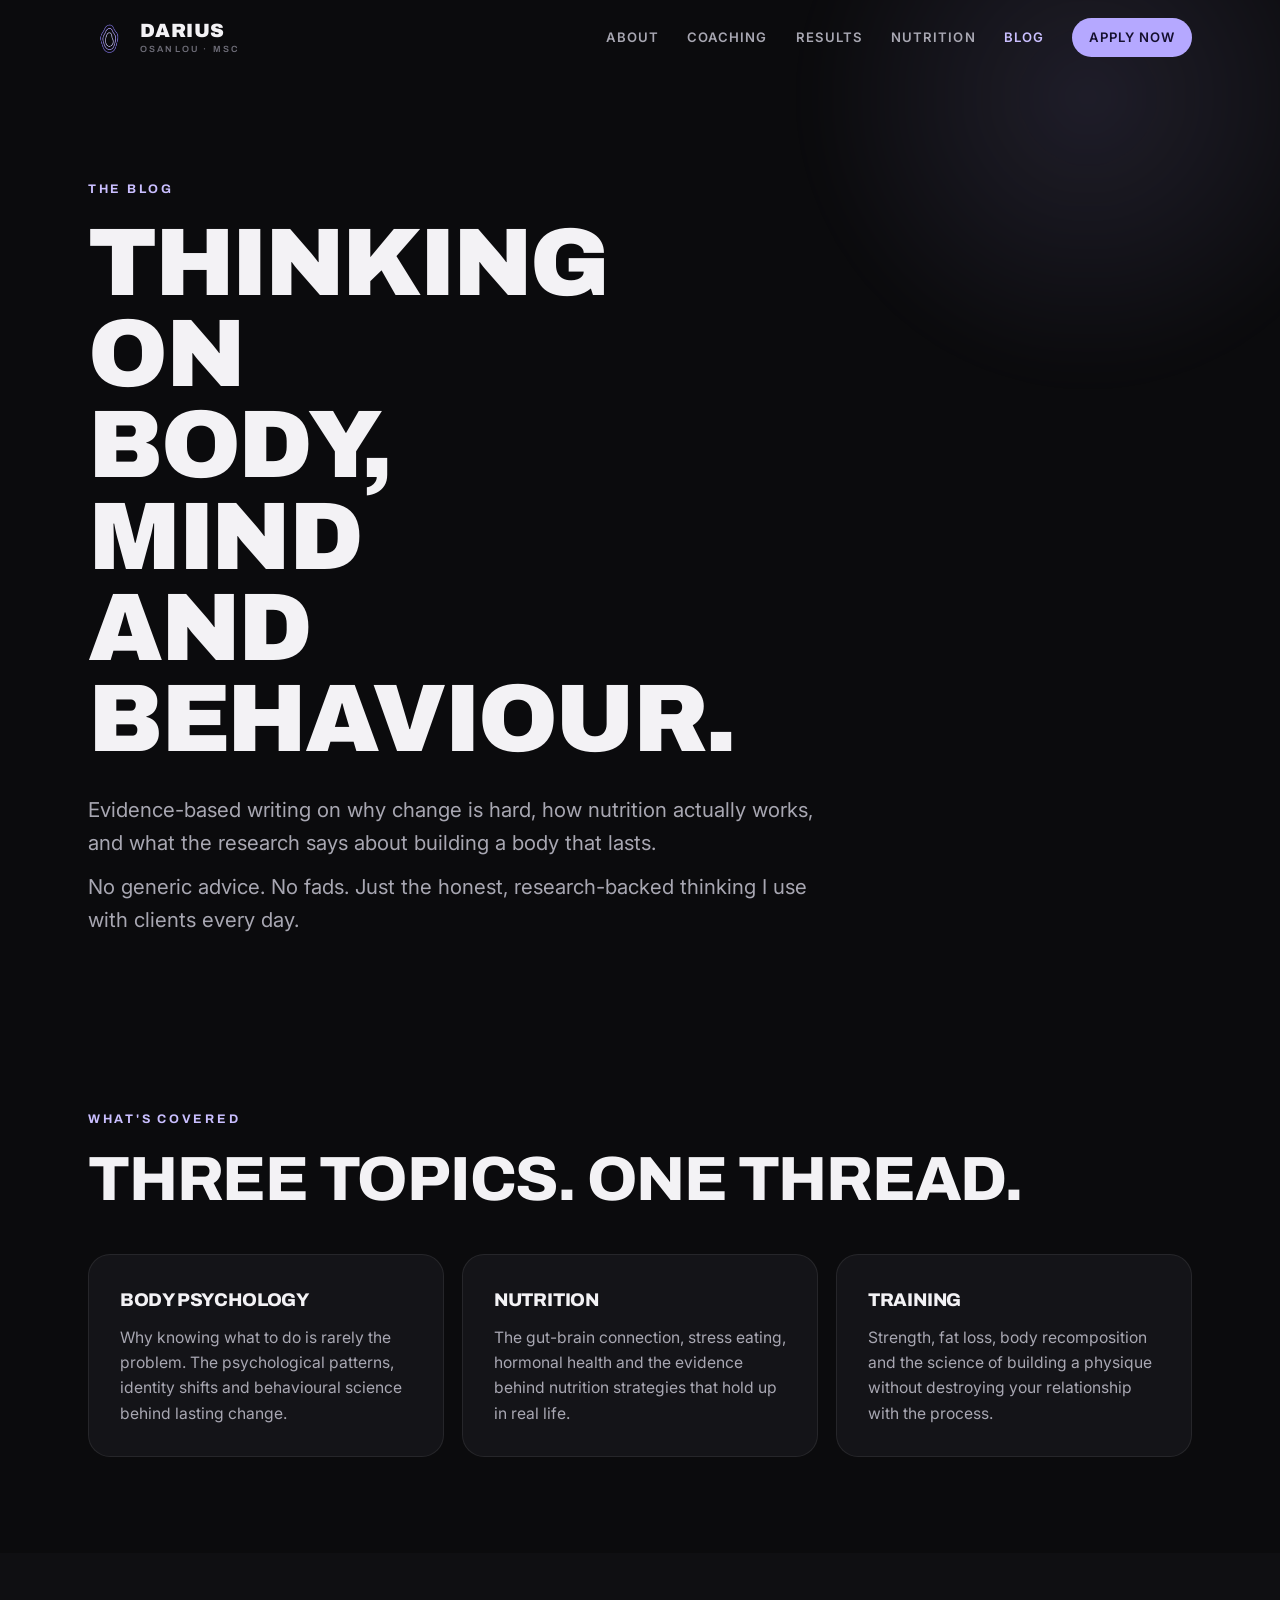
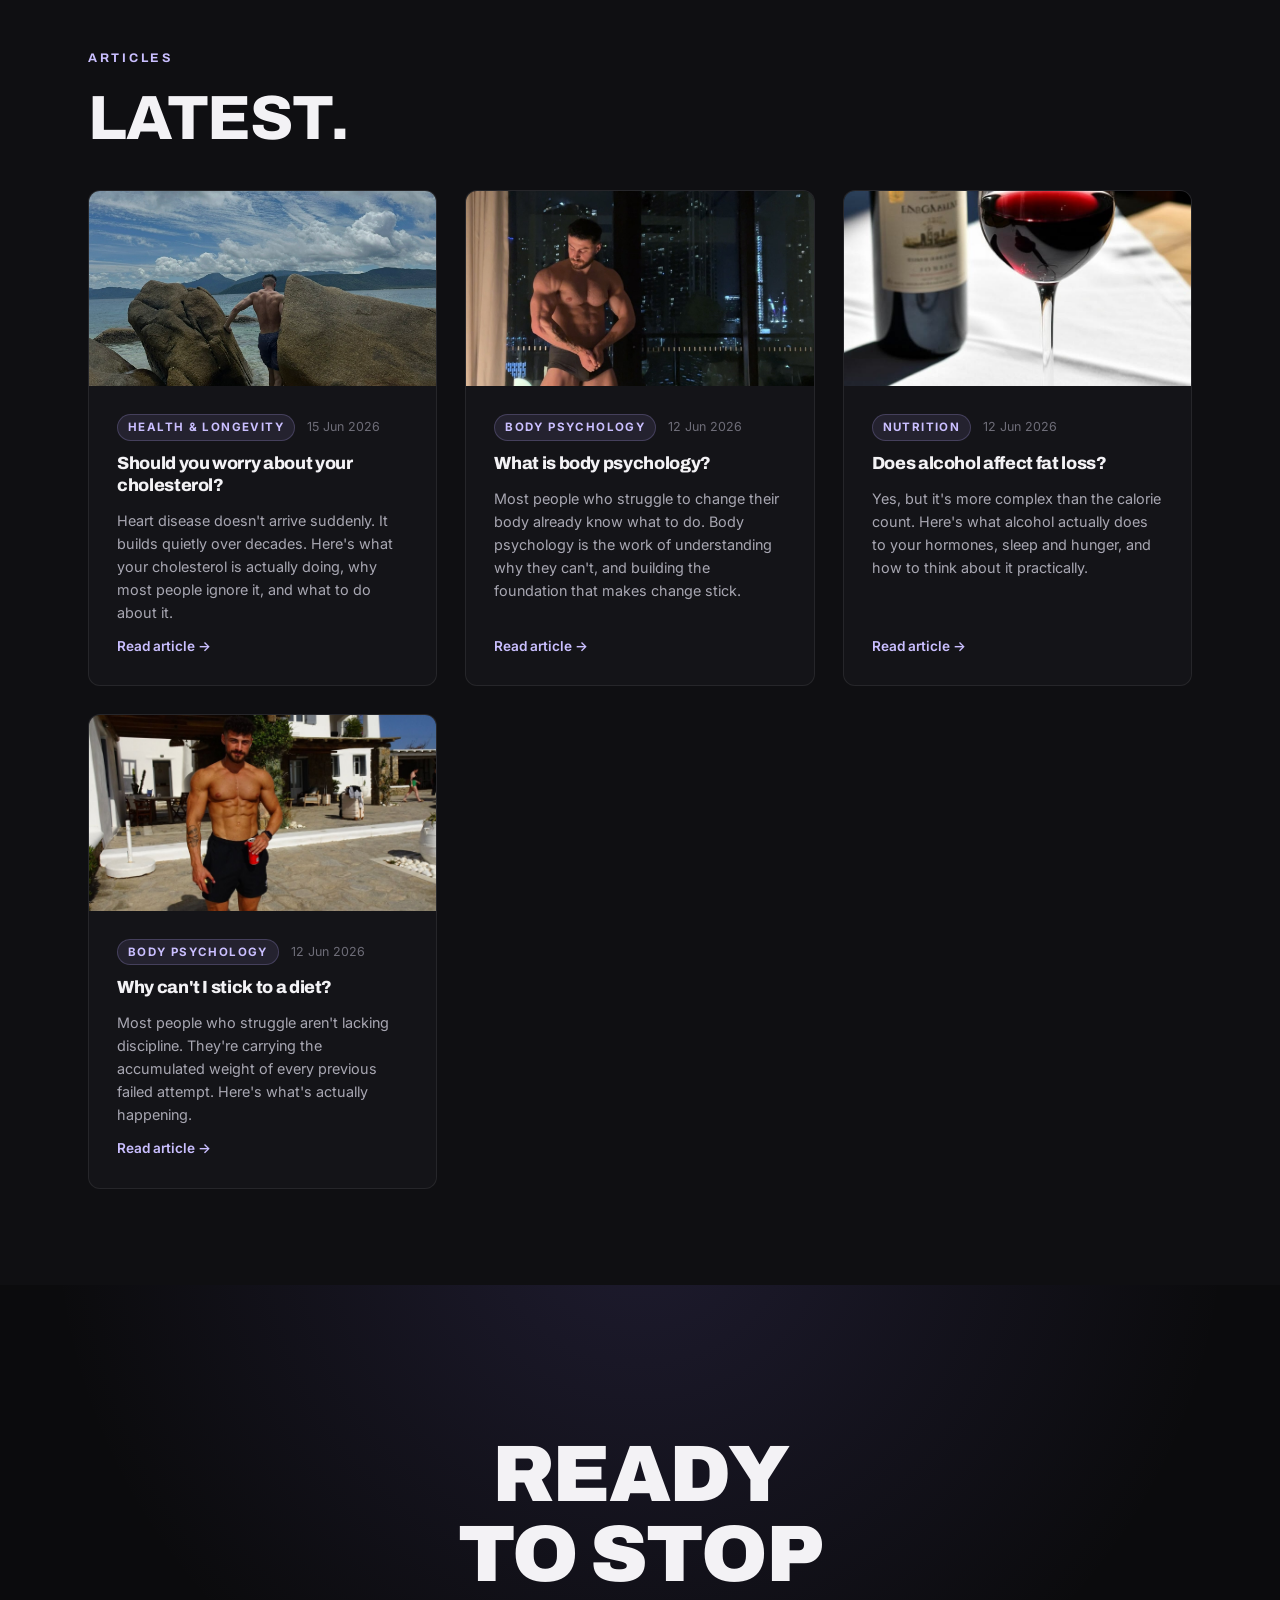
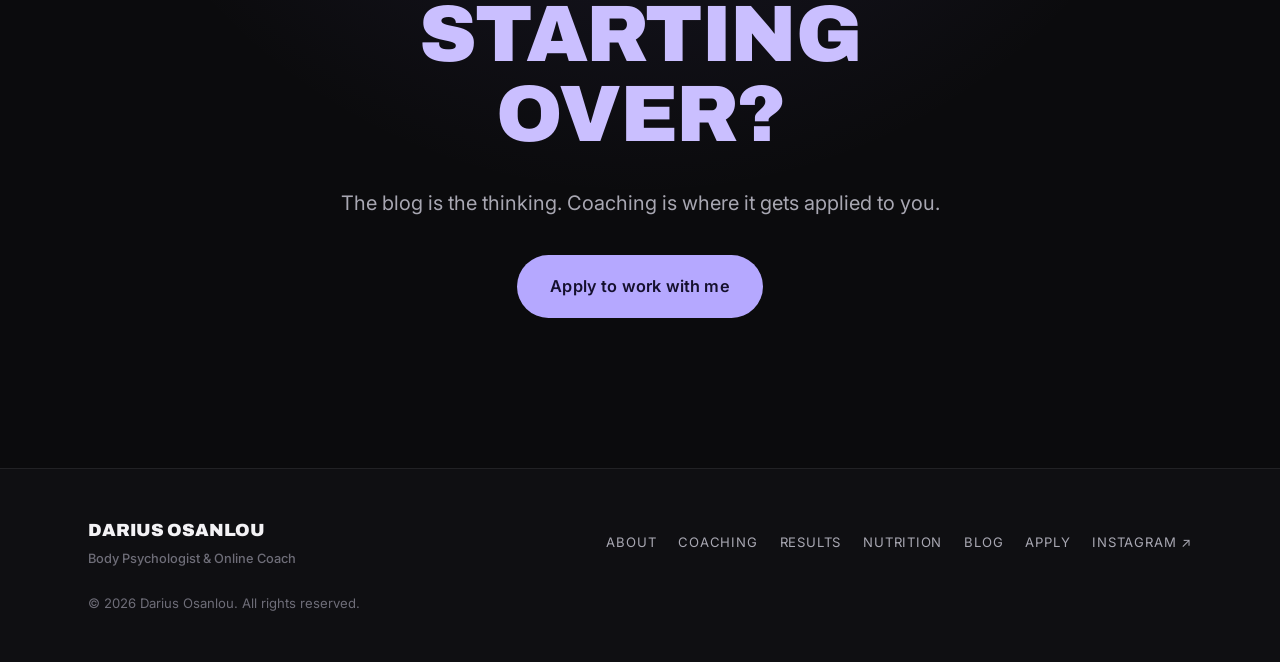
==== blog/index.html @ f3fe3c39 "Increase nav motif size to 42px and opacity to 0.92" ====
<!DOCTYPE html>
<html lang="en">
<head>
  <meta charset="UTF-8" />
  <meta name="viewport" content="width=device-width, initial-scale=1.0" />
  <title>Blog · Darius Osanlou</title>
  <meta name="description" content="Evidence-based writing on body psychology, nutrition, training and the behaviour change behind lasting results." />
  <link rel="canonical" href="https://www.dariusosanlou.com/blog" />
  <meta property="og:title" content="Blog · Darius Osanlou" />
  <meta property="og:description" content="Evidence-based writing on body psychology, nutrition, training and the behaviour change behind lasting results." />
  <meta property="og:type" content="website" />
  <meta property="og:url" content="https://www.dariusosanlou.com/blog" />
  <meta property="og:image" content="https://www.dariusosanlou.com/assets/coaching-portrait.jpg" />
  <meta name="theme-color" content="#0b0b0d" />
  <link rel="icon" href="../assets/favicon.svg" type="image/svg+xml" />
  <link rel="preconnect" href="https://fonts.googleapis.com" />
  <link rel="preconnect" href="https://fonts.gstatic.com" crossorigin />
  <link href="https://fonts.googleapis.com/css2?family=Archivo:wght@500;600;700;800;900&family=Inter:wght@400;500;600;700&display=swap" rel="stylesheet" />
  <link rel="stylesheet" href="../css/styles.css?v=26" />
  <script type="application/ld+json">
  {
    "@context": "https://schema.org",
    "@type": "Blog",
    "@id": "https://www.dariusosanlou.com/blog",
    "name": "Darius Osanlou Blog",
    "description": "Evidence-based writing on body psychology, nutrition, training and the behaviour change behind lasting results.",
    "url": "https://www.dariusosanlou.com/blog",
    "author": {
      "@type": "Person",
      "@id": "https://www.dariusosanlou.com/#person",
      "name": "Darius Osanlou"
    }
  }
  </script>
  <script src="../js/analytics.js"></script>
  <script async src="https://www.googletagmanager.com/gtag/js?id=G-ZBSDD0F71P"></script>
</head>
<body>

  <!-- NAV -->
  <header class="nav" id="nav">
    <div class="container nav__inner">
      <a href="../index.html" class="nav__logo"><img src="../assets/motif.png" aria-hidden="true" style="width:42px; height:42px; object-fit:contain; opacity:0.92;"><span class="nav__logo-text">DARIUS<span class="nav__logo-sub">OSANLOU · MSc</span></span></a>
      <nav class="nav__links" id="navLinks">
        <a href="../about.html">About</a>
        <a href="../coaching.html">Coaching</a>
        <a href="../results.html">Results</a>
        <a href="../nutrition-coaching.html">Nutrition</a>
        <a href="index.html" aria-current="page">Blog</a>
        <a href="../apply.html" class="btn btn--sm nav__cta">Apply now</a>
      </nav>
      <button class="nav__toggle" id="navToggle" aria-label="Toggle menu" aria-expanded="false"><span></span><span></span><span></span></button>
    </div>
  </header>

  <!-- PAGE HERO -->
  <section class="page-hero">
    <div class="container">
      <div class="page-hero__inner reveal">
        <p class="section__kicker">The Blog</p>
        <h1>Thinking on body,<br>mind and behaviour.</h1>
      </div>
      <p class="page-hero__lead reveal" style="margin-top:18px;">Evidence-based writing on why change is hard, how nutrition actually works, and what the research says about building a body that lasts.</p>
      <p class="page-hero__lead reveal" style="margin-top:12px;">No generic advice. No fads. Just the honest, research-backed thinking I use with clients every day.</p>
    </div>
  </section>

  <!-- TOPICS -->
  <section class="section section--tight">
    <div class="container">
      <p class="section__kicker reveal">What's Covered</p>
      <h2 class="section__title reveal">Three topics. One thread.</h2>
      <div class="cards cards--3 reveal" style="margin-top:44px;">
        <article class="card">
          <h3>Body Psychology</h3>
          <p>Why knowing what to do is rarely the problem. The psychological patterns, identity shifts and behavioural science behind lasting change.</p>
        </article>
        <article class="card">
          <h3>Nutrition</h3>
          <p>The gut-brain connection, stress eating, hormonal health and the evidence behind nutrition strategies that hold up in real life.</p>
        </article>
        <article class="card">
          <h3>Training</h3>
          <p>Strength, fat loss, body recomposition and the science of building a physique without destroying your relationship with the process.</p>
        </article>
      </div>
    </div>
  </section>

  <!-- ARTICLES -->
  <section class="section section--tight" style="background:var(--bg-2);">
    <div class="container">
      <p class="section__kicker reveal">Articles</p>
      <h2 class="section__title reveal">Latest.</h2>
      <div class="blog-grid reveal" style="margin-top:40px;">

        <!-- ARTICLE CARDS GO HERE: copy the block below for each new article -->
        <!--
        <article class="blog-card">
          <div class="blog-card__meta">
            <span class="blog-card__cat">Body Psychology</span>
            <span class="blog-card__date">12 Jun 2026</span>
          </div>
          <h3 class="blog-card__title"><a href="article-slug.html">Article title here</a></h3>
          <p class="blog-card__excerpt">One or two sentences summarising the article. Keep it punchy.</p>
          <a href="article-slug.html" class="blog-card__link">Read article →</a>
        </article>
        -->

        <article class="blog-card reveal">
          <div class="blog-card__thumb">
            <img src="../assets/darius-rocks.jpg" alt="" loading="lazy" />
          </div>
          <div class="blog-card__meta">
            <span class="blog-card__cat">Health &amp; Longevity</span>
            <span class="blog-card__date">15 Jun 2026</span>
          </div>
          <h3 class="blog-card__title"><a href="cholesterol-in-your-twenties.html">Should you worry about your cholesterol?</a></h3>
          <p class="blog-card__excerpt">Heart disease doesn't arrive suddenly. It builds quietly over decades. Here's what your cholesterol is actually doing, why most people ignore it, and what to do about it.</p>
          <a href="cholesterol-in-your-twenties.html" class="blog-card__link">Read article →</a>
        </article>
        <article class="blog-card reveal">
          <div class="blog-card__thumb">
            <img src="../assets/coaching-portrait.jpg" alt="" loading="lazy" />
          </div>
          <div class="blog-card__meta">
            <span class="blog-card__cat">Body Psychology</span>
            <span class="blog-card__date">12 Jun 2026</span>
          </div>
          <h3 class="blog-card__title"><a href="what-is-body-psychology.html">What is body psychology?</a></h3>
          <p class="blog-card__excerpt">Most people who struggle to change their body already know what to do. Body psychology is the work of understanding why they can't, and building the foundation that makes change stick.</p>
          <a href="what-is-body-psychology.html" class="blog-card__link">Read article →</a>
        </article>
        <article class="blog-card reveal">
          <div class="blog-card__thumb">
            <img src="../assets/alcohol-article.jpg" alt="" loading="lazy" style="object-position: center 40%;" />
          </div>
          <div class="blog-card__meta">
            <span class="blog-card__cat">Nutrition</span>
            <span class="blog-card__date">12 Jun 2026</span>
          </div>
          <h3 class="blog-card__title"><a href="does-alcohol-affect-fat-loss.html">Does alcohol affect fat loss?</a></h3>
          <p class="blog-card__excerpt">Yes, but it's more complex than the calorie count. Here's what alcohol actually does to your hormones, sleep and hunger, and how to think about it practically.</p>
          <a href="does-alcohol-affect-fat-loss.html" class="blog-card__link">Read article →</a>
        </article>
        <article class="blog-card reveal">
          <div class="blog-card__thumb">
            <img src="../assets/darius-mykonos.jpg" alt="" loading="lazy" />
          </div>
          <div class="blog-card__meta">
            <span class="blog-card__cat">Body Psychology</span>
            <span class="blog-card__date">12 Jun 2026</span>
          </div>
          <h3 class="blog-card__title"><a href="why-cant-i-stick-to-a-diet.html">Why can't I stick to a diet?</a></h3>
          <p class="blog-card__excerpt">Most people who struggle aren't lacking discipline. They're carrying the accumulated weight of every previous failed attempt. Here's what's actually happening.</p>
          <a href="why-cant-i-stick-to-a-diet.html" class="blog-card__link">Read article →</a>
        </article>

      </div>
    </div>
  </section>

  <!-- CTA -->
  <section class="cta">
    <div class="container cta__inner reveal">
      <h2 class="cta__title">Ready to stop <span class="grad">starting over?</span></h2>
      <p class="cta__sub">The blog is the thinking. Coaching is where it gets applied to you.</p>
      <a href="../apply.html" class="btn btn--lg">Apply to work with me</a>
    </div>
  </section>

  <!-- FOOTER -->
  <footer class="footer">
    <div class="container footer__inner">
      <div class="footer__brand">DARIUS OSANLOU<span>Body Psychologist &amp; Online Coach</span></div>
      <nav class="footer__links">
        <a href="../about.html">About</a>
        <a href="../coaching.html">Coaching</a>
        <a href="../results.html">Results</a>
        <a href="../nutrition-coaching.html">Nutrition</a>
        <a href="index.html">Blog</a>
        <a href="../apply.html">Apply</a>
        <a href="https://www.instagram.com/darius_osanlou/" target="_blank" rel="noopener">Instagram ↗</a>
      </nav>
      <p class="footer__copy">&copy; <span id="year">2026</span> Darius Osanlou. All rights reserved.</p>
    </div>
  </footer>

  <script src="../js/main.js"></script>
</body>
</html>
---- css/styles.css ----
/* =========================================================
   Darius Osanlou. Body Psychologist & Online Coach.
   Dark, editorial, premium. Restrained periwinkle-lilac accent.
   (Colour cues from mattroberts.co.uk + bicepsandbanter.co.uk:
    near-monochrome dark, bold uppercase type, full-bleed photography.)
   ========================================================= */

:root {
  /* Palette: deep near-black, near-monochrome */
  --bg: #0b0b0d;
  --bg-2: #0f0f12;
  --surface: #141418;
  --surface-2: #1b1b21;
  --text: #f3f2f5;
  --text-dim: #a8a7b2;
  --muted: #6e6d78;
  --border: rgba(255, 255, 255, 0.08);
  --border-strong: rgba(255, 255, 255, 0.16);

  /* Accent: light periwinkle-lilac (Darius's brand purple), used sparingly */
  --accent: #b5a8ff;
  --accent-bright: #cabfff;
  --accent-deep: #8170e0;
  --accent-ink: #15102e;   /* dark text on light-lilac surfaces */
  --glow: rgba(181, 168, 255, 0.16);

  /* Type */
  --display: "Archivo", system-ui, sans-serif;
  --body: "Inter", system-ui, sans-serif;

  /* Layout */
  --container: 1200px;
  --gutter: clamp(20px, 5vw, 48px);
  --radius: 14px;
  --radius-lg: 22px;
  --nav-h: 76px;
}

/* ---------- Reset ---------- */
*, *::before, *::after { box-sizing: border-box; margin: 0; padding: 0; }
html { scroll-behavior: smooth; -webkit-text-size-adjust: 100%; }
body {
  font-family: var(--body);
  background: var(--bg);
  color: var(--text);
  line-height: 1.6;
  -webkit-font-smoothing: antialiased;
  overflow-x: hidden;
}
img { max-width: 100%; display: block; }
a { color: inherit; text-decoration: none; }
ul, ol { list-style: none; }
em { font-style: italic; color: var(--text); }
::selection { background: var(--accent); color: var(--accent-ink); }

/* ---------- Utilities ---------- */
.container { width: 100%; max-width: var(--container); margin-inline: auto; padding-inline: var(--gutter); }

/* Accent highlight: solid lilac, NOT a gradient (kept deliberately rare) */
.accent { color: var(--accent-bright); }
.grad { color: var(--accent-bright); }

.strike { position: relative; color: var(--text-dim); white-space: nowrap; }
.strike::after {
  content: ""; position: absolute; left: -2%; right: -2%; top: 54%; height: 0.07em;
  background: var(--accent); transform: rotate(-2.5deg);
}

/* ---------- Buttons ---------- */
.btn {
  display: inline-flex; align-items: center; justify-content: center; gap: 0.55em;
  font-family: var(--body); font-weight: 600; font-size: 0.95rem; letter-spacing: 0.01em;
  color: var(--accent-ink); background: var(--accent);
  padding: 0.85em 1.6em; border-radius: 999px; border: 1px solid transparent;
  cursor: pointer; transition: transform .18s ease, background .2s ease, color .2s ease, border-color .2s ease;
}
.btn:hover { transform: translateY(-2px); background: var(--accent-bright); }
.btn--lg { font-size: 1.02rem; padding: 1.05em 2em; }
.btn--sm { padding: 0.6em 1.2em; font-size: 0.85rem; }
.btn--ghost { background: transparent; border-color: var(--border-strong); color: var(--text); }
.btn--ghost:hover { background: transparent; border-color: var(--accent); color: var(--accent-bright); }

/* ---------- Reveal animation ---------- */
.reveal { opacity: 0; transform: translateY(22px); transition: opacity .7s ease, transform .7s cubic-bezier(.2,.7,.2,1); }
.reveal.is-visible { opacity: 1; transform: none; }
@media (prefers-reduced-motion: reduce) {
  .reveal { opacity: 1; transform: none; transition: none; }
  html { scroll-behavior: auto; }
}

/* ---------- Section primitives ---------- */
.section { padding-block: clamp(72px, 11vw, 132px); position: relative; }
.section--tight { padding-block: clamp(56px, 8vw, 96px); }
.section__kicker {
  font-family: var(--display); font-weight: 700; font-size: 0.78rem; letter-spacing: 0.22em;
  text-transform: uppercase; color: var(--accent-bright); margin-bottom: 18px;
}
.section__title {
  font-family: var(--display); font-weight: 800; line-height: 1.0; letter-spacing: -0.02em;
  text-transform: uppercase;
  font-size: clamp(2rem, 6vw, 3.9rem); text-wrap: balance; margin-bottom: 0.5em;
}
.section__intro { max-width: 60ch; color: var(--text-dim); font-size: clamp(1.02rem, 2vw, 1.18rem); }

/* =========================================================
   NAV
   ========================================================= */
.nav {
  position: fixed; inset: 0 0 auto 0; z-index: 100; height: var(--nav-h);
  display: flex; align-items: center;
  transition: background .3s ease, border-color .3s ease, backdrop-filter .3s ease;
  border-bottom: 1px solid transparent;
}
.nav.is-stuck {
  background: rgba(11, 11, 13, 0.72); backdrop-filter: blur(14px) saturate(140%);
  border-bottom-color: var(--border);
}
.nav__inner { display: flex; align-items: center; justify-content: space-between; width: 100%; }
.nav__logo {
  font-family: var(--display); font-weight: 900; font-size: 1.2rem; letter-spacing: 0.02em;
  text-transform: uppercase; display: flex; flex-direction: row; align-items: center; gap: 10px; line-height: 1;
}
.nav__logo-text { display: flex; flex-direction: column; }
.nav__logo-sub { font-size: 0.56rem; font-weight: 600; letter-spacing: 0.24em; color: var(--muted); margin-top: 5px; }
.nav__links { display: flex; align-items: center; gap: clamp(16px, 2.2vw, 32px); }
.nav__links a {
  font-size: 0.82rem; font-weight: 600; letter-spacing: 0.08em; text-transform: uppercase;
  color: var(--text-dim); transition: color .2s ease;
}
.nav__links a:hover { color: var(--text); }
.nav__links a[aria-current="page"] { color: var(--accent-bright); }
.nav__cta { color: var(--accent-ink) !important; }
.nav__cta[aria-current="page"] { color: var(--accent-ink) !important; }
.nav__toggle { display: none; flex-direction: column; gap: 5px; background: none; border: 0; cursor: pointer; padding: 8px; }
.nav__toggle span { width: 26px; height: 2px; background: var(--text); transition: transform .3s ease, opacity .3s ease; }
.nav.is-open .nav__toggle span:nth-child(1) { transform: translateY(7px) rotate(45deg); }
.nav.is-open .nav__toggle span:nth-child(2) { opacity: 0; }
.nav.is-open .nav__toggle span:nth-child(3) { transform: translateY(-7px) rotate(-45deg); }

/* =========================================================
   HERO (home)
   ========================================================= */
.hero { position: relative; min-height: 100svh; display: flex; align-items: flex-start; padding-top: calc(var(--nav-h) + clamp(48px, 7vw, 96px)); overflow: hidden; }
.hero__bg { position: absolute; inset: 0; z-index: 0; }
.hero__bg::before {
  content: ""; position: absolute; width: 60vw; height: 60vw; max-width: 720px; max-height: 720px;
  top: -18%; right: -12%; border-radius: 50%;
  background: radial-gradient(circle, rgba(181,168,255,0.14), transparent 64%);
  filter: blur(20px);
}
.hero__bg::after {
  content: ""; position: absolute; inset: 0;
  background: linear-gradient(180deg, transparent 78%, rgba(11,11,13,0.75));
}
.hero__inner {
  position: relative; z-index: 1;
  display: grid; grid-template-columns: 1.15fr 0.85fr; gap: clamp(32px, 5vw, 64px); align-items: center;
  padding-block: clamp(40px, 6vw, 80px);
}
.eyebrow { display: inline-flex; align-items: center; gap: 10px; font-size: 0.78rem; font-weight: 600;
  letter-spacing: 0.12em; color: var(--text-dim); text-transform: uppercase; margin-bottom: 26px; }
.eyebrow__dot { width: 8px; height: 8px; border-radius: 50%; background: var(--accent); }
.hero__title {
  font-family: var(--display); font-weight: 900; letter-spacing: -0.025em; line-height: 0.96;
  text-transform: uppercase;
  font-size: clamp(2.3rem, 6vw, 5rem); text-wrap: balance; margin-bottom: 0.55em;
}
.hero__sub { max-width: 52ch; color: var(--text-dim); font-size: clamp(1.02rem, 1.6vw, 1.18rem); margin-bottom: 34px; text-transform: none; }
.hero__cta { display: flex; flex-wrap: wrap; gap: 14px; margin-bottom: 38px; }
.hero__trust {
  display: flex; flex-wrap: wrap; gap: 14px 26px; align-items: center;
  font-size: 0.82rem; color: var(--muted); text-transform: uppercase; letter-spacing: 0.08em;
}
.hero__trust li { display: flex; align-items: center; gap: 8px; }
.hero__trust span { color: var(--accent-bright); font-weight: 700; }
.hero__scroll {
  position: absolute; bottom: 22px; left: 50%; transform: translateX(-50%); z-index: 2;
  font-size: 0.7rem; letter-spacing: 0.28em; text-transform: uppercase; color: var(--muted);
  writing-mode: vertical-rl; padding: 10px;
}
.hero__scroll::after { content: ""; display: block; width: 1px; height: 34px; margin: 8px auto 0; background: linear-gradient(var(--accent), transparent); }

/* =========================================================
   PAGE HERO (inner pages)
   ========================================================= */
.page-hero { position: relative; overflow: hidden; padding-top: calc(var(--nav-h) + clamp(56px, 9vw, 104px)); padding-bottom: clamp(40px, 6vw, 80px); }
.page-hero::before {
  content: ""; position: absolute; width: 52vw; height: 52vw; max-width: 640px; max-height: 640px;
  top: -22%; right: -10%; border-radius: 50%;
  background: radial-gradient(circle, rgba(181,168,255,0.12), transparent 64%); filter: blur(16px);
}
.page-hero__inner { position: relative; z-index: 1; max-width: 22ch; }
.page-hero--wide .page-hero__inner { max-width: 18ch; }
.page-hero h1 {
  font-family: var(--display); font-weight: 900; text-transform: uppercase; letter-spacing: -0.025em; line-height: 0.95;
  font-size: clamp(2.6rem, 8vw, 6rem); margin-bottom: 0.3em; text-wrap: balance;
}
.page-hero__lead { max-width: 58ch; color: var(--text-dim); font-size: clamp(1.05rem, 2vw, 1.28rem); }

/* =========================================================
   FULL-BLEED IMAGE BAND (editorial photography)
   ========================================================= */
.band-image { position: relative; width: 100%; aspect-ratio: 16/7; min-height: 280px; overflow: hidden; }
.band-image img { width: 100%; height: 100%; object-fit: cover; object-position: center 50%; display: block; }
.band-image .img-slot { height: 100%; border-radius: 0; border-left: 0; border-right: 0; }
@media (max-width: 700px) { .band-image { aspect-ratio: 4/3; } }

/* Liam photo */
.about__liam-photo { float: right; width: 160px; border-radius: var(--radius); opacity: 0.88; box-shadow: 0 8px 28px rgba(0,0,0,0.5); margin: 4px 0 12px 20px; }
@media (max-width: 600px) { .about__liam-photo { width: 120px; } }

/* =========================================================
   IMAGE SLOTS (placeholders until real assets dropped in)
   ========================================================= */
.img-slot {
  position: relative; min-width: 0; width: 100%; border-radius: var(--radius-lg); overflow: hidden;
  background: linear-gradient(135deg, var(--surface), var(--bg-2));
  border: 1px dashed var(--border-strong);
  display: grid; place-items: center; min-height: 220px;
  background-size: cover; background-position: center;
}
.img-slot::before {
  content: ""; position: absolute; inset: 0;
  background: radial-gradient(circle at 72% 22%, rgba(181,168,255,0.12), transparent 62%);
  pointer-events: none;
}
.img-slot__label { position: relative; text-align: center; color: var(--text-dim); font-size: 0.85rem; line-height: 1.5; padding: 16px; }
.img-slot__label code { display: inline-block; margin-top: 6px; font-size: 0.78rem; color: var(--accent-bright);
  background: rgba(181,168,255,0.12); padding: 3px 8px; border-radius: 6px; }
.img-slot--hero { aspect-ratio: 4/5; min-height: 380px; box-shadow: 0 40px 80px -34px rgba(0,0,0,0.7), 0 0 0 1px var(--border); }
.img-slot--coaching { aspect-ratio: 5/4; min-height: 300px; }
.img-slot--about { aspect-ratio: 4/5; min-height: 420px; }
.img-slot--result { aspect-ratio: 3/4; min-height: 260px; border-radius: var(--radius); }

/* =========================================================
   MARQUEE
   ========================================================= */
.marquee { overflow: hidden; border-block: 1px solid var(--border); background: var(--bg-2); padding-block: 20px; }
.marquee__track { display: flex; gap: 28px; align-items: center; width: max-content; animation: scroll 30s linear infinite; }
.marquee__track span { font-family: var(--display); font-weight: 800; font-size: clamp(1.1rem, 2.4vw, 1.7rem);
  text-transform: uppercase; letter-spacing: 0.01em; color: var(--text); white-space: nowrap; }
.marquee__track .dot { color: var(--accent); }
@keyframes scroll { to { transform: translateX(-50%); } }
@media (prefers-reduced-motion: reduce) { .marquee__track { animation: none; } }

/* Trust marquee — absolutely positioned at elbow level on both desktop and mobile */
.hero__trust { display: none; }
.hero__trust-marquee { display: block; overflow: hidden; position: absolute; left: 0; right: 0; bottom: 0; margin-top: 0; }
.hero__trust-track {
  display: flex; gap: 20px; align-items: center; width: max-content;
  animation: scroll 16s linear infinite;
  font-size: 0.8rem; color: var(--muted); text-transform: uppercase; letter-spacing: 0.08em; white-space: nowrap;
}
.hero__trust-track b { color: var(--accent-bright); font-weight: 700; }
.hero__trust-track .trust-sep { color: var(--accent); }
.mobile-cta { display: none; }

/* =========================================================
   PROBLEM
   ========================================================= */
.problem__grid { display: grid; grid-template-columns: 1.4fr 1fr; gap: clamp(32px, 5vw, 72px); align-items: start; margin-top: 14px; }
.problem__lead p { font-size: clamp(1.1rem, 2vw, 1.4rem); color: var(--text); margin-bottom: 1em; max-width: 42ch; text-transform: none; }
.problem__lead strong { color: var(--text); }
.problem__myths { display: flex; flex-direction: column; gap: 12px; padding: clamp(24px, 3vw, 34px);
  background: var(--surface); border: 1px solid var(--border); border-radius: var(--radius-lg); }
.problem__myths li { display: flex; align-items: center; gap: 14px; font-weight: 500; color: var(--text-dim);
  padding-block: 10px; border-bottom: 1px solid var(--border); }
.problem__myths li:last-child { border-bottom: 0; }
.problem__myths span { color: var(--accent-bright); font-weight: 800; font-size: 1.05rem; }

/* =========================================================
   METHOD: cards
   ========================================================= */
.cards { display: grid; grid-template-columns: repeat(4, 1fr); gap: 18px; }
.cards--3 { grid-template-columns: repeat(3, 1fr); }
.card {
  position: relative; padding: clamp(24px, 2.4vw, 34px); background: var(--surface);
  border: 1px solid var(--border); border-radius: var(--radius-lg); overflow: hidden;
  transition: transform .25s ease, border-color .25s ease, background .25s ease;
}
.card::before { content: ""; position: absolute; inset: 0; border-radius: inherit; padding: 1px;
  background: linear-gradient(160deg, var(--accent), transparent 42%);
  -webkit-mask: linear-gradient(#000 0 0) content-box, linear-gradient(#000 0 0);
  -webkit-mask-composite: xor; mask-composite: exclude; opacity: 0; transition: opacity .25s ease; }
.card:hover { transform: translateY(-6px); border-color: transparent; background: var(--surface-2); }
.card:hover::before { opacity: 1; }
.card__num { font-family: var(--display); font-weight: 800; font-size: 0.85rem; color: var(--accent-bright);
  letter-spacing: 0.1em; display: block; margin-bottom: 18px; }
.card h3 { font-family: var(--display); font-weight: 800; font-size: 1.15rem; margin-bottom: 10px; letter-spacing: -0.01em; text-transform: uppercase; }
.card p { color: var(--text-dim); font-size: 0.98rem; }

/* =========================================================
   COACHING / OFFER
   ========================================================= */
.coaching__head { display: grid; grid-template-columns: 1.1fr 0.9fr; gap: clamp(32px, 5vw, 64px); align-items: center; margin-bottom: clamp(40px, 5vw, 64px); }
.coaching__body { display: grid; grid-template-columns: 1fr 1fr; gap: clamp(28px, 4vw, 56px); }
.coaching__includes h3, .coaching__how h3 {
  font-family: var(--display); font-weight: 800; font-size: 1.25rem; margin-bottom: 22px; text-transform: uppercase;
  padding-bottom: 14px; border-bottom: 1px solid var(--border);
}
.ticklist li { position: relative; padding: 12px 0 12px 34px; color: var(--text-dim); border-bottom: 1px solid var(--border); text-wrap: pretty; }
.ticklist li:last-child { border-bottom: 0; }
.ticklist li::before { content: "✓"; position: absolute; left: 0; top: 11px; width: 22px; height: 22px;
  display: grid; place-items: center; font-size: 0.72rem; font-weight: 800; color: var(--accent-ink);
  background: var(--accent); border-radius: 50%; }
.steps { display: flex; flex-direction: column; gap: 18px; }
.steps li { display: flex; gap: 16px; align-items: flex-start; }
.steps li > span { flex: none; width: 40px; height: 40px; display: grid; place-items: center; border-radius: 50%;
  font-family: var(--display); font-weight: 800; color: var(--accent-bright);
  background: rgba(181,168,255,0.1); border: 1px solid var(--border-strong); }
.steps strong { display: block; font-size: 1.05rem; margin-bottom: 2px; }
.steps p { color: var(--text-dim); font-size: 0.95rem; text-transform: none; text-wrap: pretty; }
.coaching__cta {
  margin-top: clamp(40px, 5vw, 64px); display: flex; flex-wrap: wrap; gap: 28px; align-items: center; justify-content: space-between;
  padding: clamp(28px, 3.5vw, 44px); border-radius: var(--radius-lg);
  background: var(--surface); border: 1px solid var(--border-strong);
}
.coaching__price { display: flex; flex-direction: column; gap: 4px; }
.coaching__price-label { font-size: 0.74rem; letter-spacing: 0.18em; text-transform: uppercase; color: var(--muted); }
.coaching__price-value { font-family: var(--display); font-weight: 800; font-size: clamp(2rem, 4vw, 2.8rem); line-height: 1; }
.coaching__price-value span { font-size: 1rem; color: var(--text-dim); font-weight: 600; }
.coaching__price-note { font-size: 0.85rem; color: var(--accent-bright); margin-top: 6px; }

/* coaching why-section: text + portrait sidebar */
.coaching__why { display: grid; grid-template-columns: 1fr 0.7fr; gap: clamp(40px, 6vw, 80px); align-items: start; }
.coaching__why-photo { position: sticky; top: 100px; border-radius: var(--radius-lg); overflow: hidden; }
.coaching__why-photo img { width: 100%; height: auto; display: block; }
.coaching__comp { margin-top: 28px; border-radius: var(--radius); overflow: hidden; opacity: 0.9; }
.coaching__comp img { width: 100%; height: auto; display: block; }
.coaching__comp-caption { font-size: 0.78rem; color: var(--muted); letter-spacing: 0.1em; text-transform: uppercase; margin-top: 8px; }
@media (max-width: 860px) {
  .coaching__why { grid-template-columns: 1fr; }
  .coaching__why-photo { position: static; max-width: 340px; }
  .coaching__comp { max-width: 340px; }
}

/* who it's for / not for */
.fortwo { display: grid; grid-template-columns: 1fr 1fr; gap: 18px; margin-top: 18px; }
.fortwo > div { padding: clamp(24px, 3vw, 34px); background: var(--surface); border: 1px solid var(--border); border-radius: var(--radius-lg); }
.fortwo h3 { font-family: var(--display); font-weight: 800; text-transform: uppercase; font-size: 1.1rem; margin-bottom: 16px; }
.fortwo ul li { padding: 9px 0 9px 28px; position: relative; color: var(--text-dim); }
.fortwo ul li::before { position: absolute; left: 0; top: 8px; font-weight: 800; }
.fortwo .yes li::before { content: "✓"; color: var(--accent-bright); }
.fortwo .no li::before { content: "✕"; color: var(--muted); }

/* =========================================================
   RESULTS
   ========================================================= */
.stats { display: grid; grid-template-columns: repeat(4, 1fr); gap: 16px; margin: 40px 0 56px; }
.stat { padding: clamp(22px, 2.4vw, 32px); text-align: center; background: var(--surface);
  border: 1px solid var(--border); border-radius: var(--radius); }
.stat__num { font-family: var(--display); font-weight: 900; font-size: clamp(1.8rem, 4vw, 2.6rem); display: block;
  letter-spacing: -0.02em; color: var(--text); }
.stat__label { font-size: 0.8rem; color: var(--text-dim); text-transform: uppercase; letter-spacing: 0.08em; }
.transforms { display: grid; grid-template-columns: repeat(3, 1fr); gap: 18px; margin-bottom: 48px; }
.transform img { width: 100%; height: auto; border-radius: var(--radius); display: block; }
.transform figcaption { margin-top: 14px; font-size: 0.92rem; color: var(--text-dim); }
.testimonials { display: grid; grid-template-columns: 1fr 1fr; gap: 18px; }
.screenshots { display: grid; grid-template-columns: repeat(4, 1fr); gap: 16px; align-items: start; }
.screenshot-img { width: 100%; border-radius: var(--radius-lg); box-shadow: 0 8px 32px rgba(0,0,0,0.45); border: 1px solid var(--border); }
.testimonial { padding: clamp(26px, 3vw, 38px); background: var(--surface); border: 1px solid var(--border);
  border-radius: var(--radius-lg); position: relative; }
.testimonial::before { content: "\201C"; position: absolute; top: 6px; left: 20px; font-family: var(--display);
  font-size: 4rem; color: var(--accent); opacity: 0.28; line-height: 1; }
.testimonial p { font-size: 1.08rem; margin-bottom: 16px; position: relative; }
.testimonial cite { color: var(--accent-bright); font-style: normal; font-weight: 600; font-size: 0.9rem; }

/* =========================================================
   ABOUT
   ========================================================= */
.about__grid { display: grid; grid-template-columns: 0.85fr 1.15fr; gap: clamp(32px, 5vw, 72px); align-items: start; }
.about__grid--featured { grid-template-columns: 1fr 1fr; gap: clamp(48px, 7vw, 96px); align-items: center; }
.about__media { position: sticky; top: 100px; }
.about-video { width: 100%; aspect-ratio: 4/5; object-fit: cover; border-radius: var(--radius-lg); display: block; }
.about__copy p { color: var(--text-dim); margin-bottom: 1em; font-size: 1.05rem; max-width: 56ch; text-transform: none; }
.about__copy strong { color: var(--text); }
.about__liam { border-left: 3px solid var(--accent); padding-left: 20px; margin: 1.6em 0; }
.about__liam p { color: var(--text); }
.creds { margin-top: 24px; display: flex; flex-direction: column; gap: 10px; }
.creds li { position: relative; padding-left: 26px; color: var(--text); }
.creds li::before { content: ""; position: absolute; left: 0; top: 9px; width: 11px; height: 11px; border-radius: 50%; background: var(--accent); }

/* ---------- Credentials list ---------- */
.credentials { display: flex; flex-direction: column; margin-top: 12px; }
.credential {
  display: flex; align-items: baseline; justify-content: space-between; gap: 24px;
  padding: 20px 0; border-bottom: 1px solid var(--border);
}
.credentials li:first-child { border-top: 1px solid var(--border); }
.credential__left { display: flex; flex-direction: column; gap: 4px; }
.credential__qual {
  font-family: var(--display); font-weight: 700; font-size: 1.05rem;
  letter-spacing: -0.01em; color: var(--text); text-transform: uppercase;
}
.credential__inst { font-size: 0.9rem; color: var(--text-dim); }
.credential__grade {
  flex-shrink: 0; font-family: var(--display); font-weight: 700; font-size: 0.72rem;
  letter-spacing: 0.14em; text-transform: uppercase; color: var(--accent-bright);
  background: rgba(181,168,255,0.1); border: 1px solid rgba(181,168,255,0.22);
  padding: 4px 12px; border-radius: 999px; white-space: nowrap;
}
@media (max-width: 600px) {
  .credential { flex-direction: column; align-items: flex-start; gap: 10px; }
}

/* =========================================================
   FAQ
   ========================================================= */
.faq__list { margin-top: 36px; max-width: 820px; }
.faq__item { border-bottom: 1px solid var(--border); }
.faq__item summary { cursor: pointer; list-style: none; padding: 22px 44px 22px 0; position: relative;
  font-family: var(--display); font-weight: 700; font-size: clamp(1.05rem, 2vw, 1.3rem); text-transform: uppercase; letter-spacing: -0.01em; }
.faq__item summary::-webkit-details-marker { display: none; }
.faq__item summary::after { content: "+"; position: absolute; right: 4px; top: 50%; transform: translateY(-50%);
  font-size: 1.6rem; color: var(--accent-bright); transition: transform .25s ease; }
.faq__item[open] summary::after { transform: translateY(-50%) rotate(45deg); }
.faq__item p { color: var(--text-dim); padding-bottom: 22px; max-width: 68ch; text-transform: none; }

/* =========================================================
   APPLY FORM
   ========================================================= */
.applyform { display: grid; grid-template-columns: 1fr 1fr; gap: clamp(28px, 4vw, 56px); margin-top: 8px; }
.applyform__intro p { color: var(--text-dim); margin-bottom: 1em; font-size: 1.05rem; max-width: 46ch; text-transform: none; }
.field { display: flex; flex-direction: column; gap: 8px; margin-bottom: 18px; }
.field label { font-size: 0.82rem; text-transform: uppercase; letter-spacing: 0.08em; color: var(--text-dim); }
.field input, .field textarea, .field select {
  font-family: var(--body); font-size: 1rem; color: var(--text); background: var(--surface);
  border: 1px solid var(--border-strong); border-radius: 12px; padding: 0.85em 1em; width: 100%;
  transition: border-color .2s ease;
}
.field input:focus, .field textarea:focus, .field select:focus { outline: none; border-color: var(--accent); }
.field textarea { resize: vertical; min-height: 120px; }
.form-note { font-size: 0.85rem; color: var(--muted); margin-top: 8px; }

/* =========================================================
   FINAL CTA
   ========================================================= */
.cta { padding-block: clamp(80px, 12vw, 150px); position: relative; overflow: hidden;
  background: radial-gradient(circle at 50% -10%, rgba(129,112,224,0.16), transparent 55%), var(--bg); text-align: center; }
.cta__inner { max-width: 760px; }
.cta__title { font-family: var(--display); font-weight: 900; letter-spacing: -0.02em; line-height: 1.0; text-transform: uppercase;
  font-size: clamp(2.4rem, 7vw, 5rem); margin-bottom: 0.4em; text-wrap: balance; }
.cta__sub { color: var(--text-dim); font-size: clamp(1.05rem, 2vw, 1.25rem); max-width: 52ch; margin: 0 auto 36px; }
.cta__alt { margin-top: 22px; color: var(--muted); font-size: 0.95rem; }
.cta__alt a { color: var(--accent-bright); font-weight: 600; }

/* =========================================================
   FOOTER
   ========================================================= */
.footer { background: var(--bg-2); border-top: 1px solid var(--border); padding-block: 48px; }
.footer__inner { display: flex; flex-wrap: wrap; gap: 24px; align-items: center; justify-content: space-between; }
.footer__brand { font-family: var(--display); font-weight: 900; font-size: 1.1rem; text-transform: uppercase; display: flex; flex-direction: column; }
.footer__brand span { font-family: var(--body); font-weight: 500; font-size: 0.8rem; color: var(--muted); margin-top: 4px; text-transform: none; }
.footer__links { display: flex; flex-wrap: wrap; gap: 22px; }
.footer__links a { font-size: 0.82rem; color: var(--text-dim); text-transform: uppercase; letter-spacing: 0.06em; transition: color .2s; }
.footer__links a:hover { color: var(--accent-bright); }
.footer__copy { font-size: 0.82rem; color: var(--muted); width: 100%; }

/* =========================================================
   BLOG
   ========================================================= */
.blog-grid { display: grid; grid-template-columns: repeat(3, 1fr); gap: 28px; }
.blog-card { background: var(--surface); border: 1px solid var(--border); border-radius: 12px; padding: 28px; display: flex; flex-direction: column; gap: 12px; transition: border-color .2s; overflow: hidden; }
.blog-card__thumb { margin: -28px -28px 16px -28px; aspect-ratio: 16/9; overflow: hidden; }
.blog-card__thumb img { width: 100%; height: 100%; object-fit: cover; display: block; transition: transform .4s ease; }
.blog-card:hover .blog-card__thumb img { transform: scale(1.03); }
.blog-card:hover { border-color: var(--border-strong); }
.blog-card__meta { display: flex; align-items: center; gap: 12px; }
.blog-card__cat { font-size: 0.72rem; font-weight: 700; text-transform: uppercase; letter-spacing: 0.12em; color: var(--accent-bright); background: rgba(181,168,255,0.1); border: 1px solid rgba(181,168,255,0.22); padding: 3px 10px; border-radius: 999px; }
.blog-card__date { font-size: 0.78rem; color: var(--muted); }
.blog-card__title { font-family: var(--display); font-weight: 800; font-size: 1.1rem; line-height: 1.25; letter-spacing: -0.02em; }
.blog-card__title a { color: var(--text); text-decoration: none; }
.blog-card__title a:hover { color: var(--accent-bright); }
.blog-card__excerpt { font-size: 0.9rem; color: var(--text-dim); line-height: 1.6; flex: 1; }
.blog-card__link { font-size: 0.85rem; font-weight: 600; color: var(--accent-bright); text-decoration: none; margin-top: auto; }
.blog-card__link:hover { text-decoration: underline; }
.blog-empty { grid-column: 1 / -1; padding: 60px 0; text-align: center; color: var(--text-dim); font-size: 1rem; }
.blog-empty a { color: var(--accent-bright); }

/* =========================================================
   ARTICLE
   ========================================================= */
.article-meta { display: flex; align-items: center; gap: 10px; flex-wrap: wrap; }
.article-meta__author { font-weight: 600; font-size: 0.9rem; color: var(--text); }
.article-meta__sep { color: var(--muted); }
.article-meta__date, .article-meta__read { font-size: 0.85rem; color: var(--text-dim); }
.article-body { max-width: 68ch; }
.article-lead { font-size: 1.2rem; line-height: 1.7; color: var(--text); font-weight: 500; margin-bottom: 2rem; }
.article-body h2 { font-family: var(--display); font-weight: 800; font-size: 1.4rem; letter-spacing: -0.02em; color: var(--text); margin: 2.5rem 0 1rem; }
.article-body p { font-size: 1rem; line-height: 1.8; color: var(--text-dim); margin-bottom: 1.2rem; }
.article-body p:last-child { margin-bottom: 0; }
.article-author { display: flex; gap: 24px; align-items: flex-start; padding: 32px; background: var(--surface); border: 1px solid var(--border); border-radius: 12px; }
.article-author__photo { width: 72px; height: 72px; border-radius: 50%; object-fit: cover; flex-shrink: 0; }
.article-author__copy { display: flex; flex-direction: column; gap: 8px; }
.article-author__copy strong { font-size: 0.95rem; color: var(--text); }
.article-author__copy p { font-size: 0.88rem; color: var(--text-dim); line-height: 1.6; margin: 0; }
.article-author__copy a { font-size: 0.85rem; }
@media (max-width: 600px) {
  .article-author { flex-direction: column; }
  .article-lead { font-size: 1.05rem; }
  .article-body h2 { font-size: 1.2rem; }
  .blog-grid { grid-template-columns: 1fr; }
}

/* =========================================================
   RESPONSIVE
   ========================================================= */
@media (max-width: 900px) {
  .nav__links {
    position: fixed; inset: var(--nav-h) 0 auto 0; flex-direction: column; align-items: flex-start;
    gap: 0; padding: 16px var(--gutter) 28px; background: rgba(11,11,13,0.97); backdrop-filter: blur(14px);
    border-bottom: 1px solid var(--border); transform: translateY(-120%); transition: transform .35s cubic-bezier(.2,.7,.2,1);
    visibility: hidden;
  }
  .nav.is-open .nav__links { transform: translateY(0); visibility: visible; }
  .nav__links a { width: 100%; padding: 15px 0; border-bottom: 1px solid var(--border); font-size: 0.95rem; }
  .nav__cta { margin-top: 14px; align-self: stretch; justify-content: center; border-bottom: 0 !important; }
  .nav__toggle { display: flex; }

  .hero__inner { grid-template-columns: 1fr; }
  .hero__media { order: -1; max-width: 420px; }
  .hero__scroll { display: none; }

  .problem__grid { grid-template-columns: 1fr; }
  .cards, .cards--3 { grid-template-columns: repeat(2, 1fr); }
  .coaching__head, .coaching__body { grid-template-columns: 1fr; }
  .fortwo { grid-template-columns: 1fr; }
  .about__grid { grid-template-columns: 1fr; }
  .about__grid--featured { grid-template-columns: 1fr; }
  .about__media { position: static; max-width: 380px; }
  .about__grid--featured .about__media { max-width: none; }
  .about-video { aspect-ratio: 4/5; }
  .stats { grid-template-columns: repeat(2, 1fr); }
  .transforms { grid-template-columns: repeat(2, 1fr); }
  .testimonials { grid-template-columns: 1fr; }
  .screenshots { grid-template-columns: repeat(2, 1fr); }
  .applyform { grid-template-columns: 1fr; }
  .coaching__cta { flex-direction: column; align-items: stretch; text-align: center; }
  .coaching__cta .btn { width: 100%; }
}

@media (max-width: 520px) {
  /* Hero: full-screen image, content pinned to bottom */
  .hero { min-height: 100svh; align-items: flex-start; padding-top: calc(var(--nav-h) + 32px); padding-bottom: 52px; }
  .hero__bg::after { background: linear-gradient(180deg, transparent 55%, rgba(11,11,13,0.5) 85%, rgba(11,11,13,0.75) 100%); }
  .hero .hero__bg img { object-position: center 30% !important; }
  .hero__inner { padding-block: 0; min-width: 0; }
  .hero__copy { text-align: left; min-width: 0; }
  .eyebrow { font-size: 0.65rem; letter-spacing: 0.07em; }
  .hero__title { text-wrap: unset; overflow-wrap: break-word; font-size: clamp(1.75rem, 8.5vw, 2.3rem); }
  .hero__line { display: block; }
  .hero__sub { font-size: 0.95rem; max-width: 100%; overflow-wrap: break-word; }

  .cards, .cards--3 { grid-template-columns: 1fr; }
  .transforms { grid-template-columns: 1fr; }
  .stats { grid-template-columns: 1fr 1fr; }
  .screenshots { grid-template-columns: repeat(2, 1fr); }

  .hero__cta { display: none; }
  .hero__trust { display: none; }
  .hero__trust-marquee { display: block; position: absolute; left: 0; right: 0; bottom: 0; margin-top: 0; }

  .mobile-cta {
    display: block;
    position: fixed; bottom: 0; left: 0; right: 0;
    padding: 12px 16px;
    padding-bottom: calc(12px + env(safe-area-inset-bottom));
    background: rgba(11,11,13,0.88);
    backdrop-filter: blur(16px);
    -webkit-backdrop-filter: blur(16px);
    border-top: 1px solid var(--border);
    z-index: 200;
  }
  .mobile-cta .btn { display: block; width: 100%; text-align: center; }

  /* Typography */
  .section__title { overflow-wrap: break-word; }
  .page-hero h1 { font-size: clamp(1.9rem, 8vw, 6rem); overflow-wrap: break-word; }
  .service-card__title { font-size: 1.7rem; }

  /* Footer */
  .footer__links { gap: 14px; }
}

/* =========================================================
   HERO — VIDEO BACKGROUND + PORTRAIT
   ========================================================= */
.hero__video {
  position: absolute; inset: 0; width: 100%; height: 100%;
  object-fit: cover; opacity: 0.13; pointer-events: none;
}
.hero__video-overlay {
  position: absolute; inset: 0;
  background: linear-gradient(105deg, rgba(11,11,13,0.55) 0%, transparent 50%),
              linear-gradient(180deg, transparent 68%, rgba(11,11,13,0.6) 100%);
}
.hero__portrait {
  width: 100%; border-radius: var(--radius-lg);
  box-shadow: 0 40px 80px -34px rgba(0,0,0,0.7), 0 0 0 1px var(--border);
  aspect-ratio: 4/5; object-fit: cover; object-position: center top; display: block;
}

/* =========================================================
   PULL QUOTE
   ========================================================= */
.pull-quote {
  background: var(--surface);
  border-top: 1px solid var(--border);
  border-bottom: 1px solid var(--border);
  padding: clamp(60px, 10vw, 112px) 0;
  text-align: center;
  position: relative;
  overflow: hidden;
}
.pull-quote::before {
  content: "\201C";
  position: absolute; top: -0.06em; left: 50%; transform: translateX(-50%);
  font-family: var(--display); font-size: clamp(10rem, 24vw, 20rem);
  color: var(--accent); opacity: 0.06; line-height: 1;
  pointer-events: none; user-select: none;
}
.pull-quote__text {
  font-family: var(--display); font-weight: 800;
  font-size: clamp(1.5rem, 3.2vw, 2.6rem);
  color: var(--text); max-width: 22ch; margin: 0 auto;
  line-height: 1.18; letter-spacing: -0.025em;
  position: relative; text-wrap: balance;
}
.pull-quote__attr {
  margin-top: 28px; font-size: 0.82rem; color: var(--accent-bright);
  letter-spacing: 0.12em; text-transform: uppercase; font-weight: 600;
  position: relative;
}

/* =========================================================
   SERVICES SPLIT
   ========================================================= */
.services-split { display: grid; grid-template-columns: 1fr 1fr; }
.service-card {
  position: relative; overflow: hidden;
  min-height: 500px; display: flex; align-items: flex-end;
  padding: clamp(32px, 4vw, 56px);
  text-decoration: none; color: inherit;
}
.service-card__bg {
  position: absolute; inset: 0;
  background-size: cover; background-position: center;
  transition: transform 0.7s cubic-bezier(.2,.7,.2,1);
}
.service-card:hover .service-card__bg { transform: scale(1.04); }
.service-card__overlay {
  position: absolute; inset: 0;
  background: linear-gradient(to top,
    rgba(6,4,16,0.93) 0%,
    rgba(6,4,16,0.52) 45%,
    rgba(6,4,16,0.14) 100%);
}
.service-card__content { position: relative; z-index: 1; }
.service-card__kicker {
  font-size: 0.72rem; letter-spacing: 0.14em; text-transform: uppercase;
  color: var(--accent-bright); margin-bottom: 10px; font-weight: 600; display: block;
}
.service-card__title {
  font-family: var(--display); font-weight: 900;
  font-size: clamp(1.7rem, 3.2vw, 2.6rem);
  color: #fff; line-height: 1.02; letter-spacing: -0.025em;
  margin-bottom: 14px; text-transform: uppercase;
}
.service-card__desc {
  font-size: 0.97rem; color: rgba(255,255,255,0.75);
  max-width: 32ch; margin-bottom: 24px; line-height: 1.6;
}
.service-card__cta {
  display: inline-flex; align-items: center; gap: 8px;
  font-size: 0.88rem; font-weight: 700; color: #fff;
  letter-spacing: 0.04em; text-transform: uppercase;
  border-bottom: 1px solid rgba(255,255,255,0.35); padding-bottom: 3px;
  transition: border-color .2s, color .2s;
}
.service-card:hover .service-card__cta { border-color: var(--accent-bright); color: var(--accent-bright); }
@media (max-width: 700px) {
  .services-split { grid-template-columns: 1fr; }
  .service-card { min-height: 380px; }
}
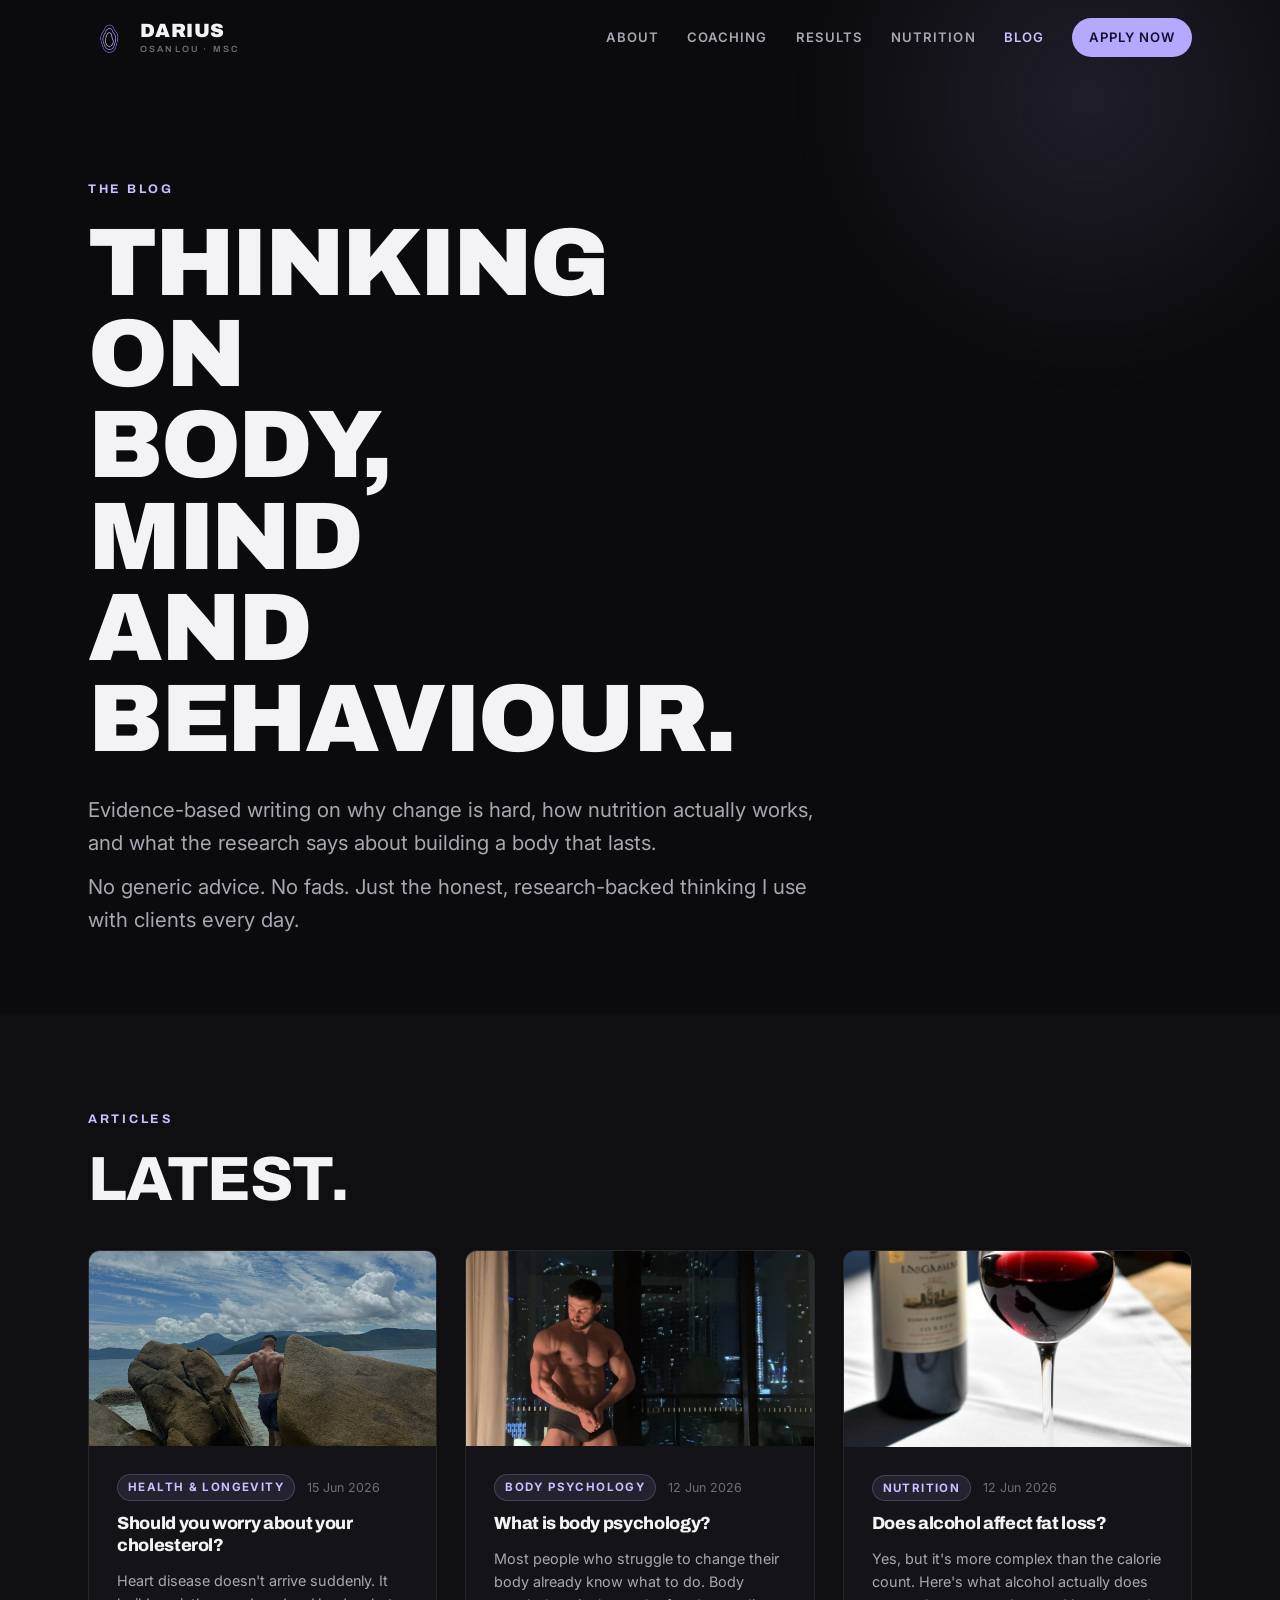
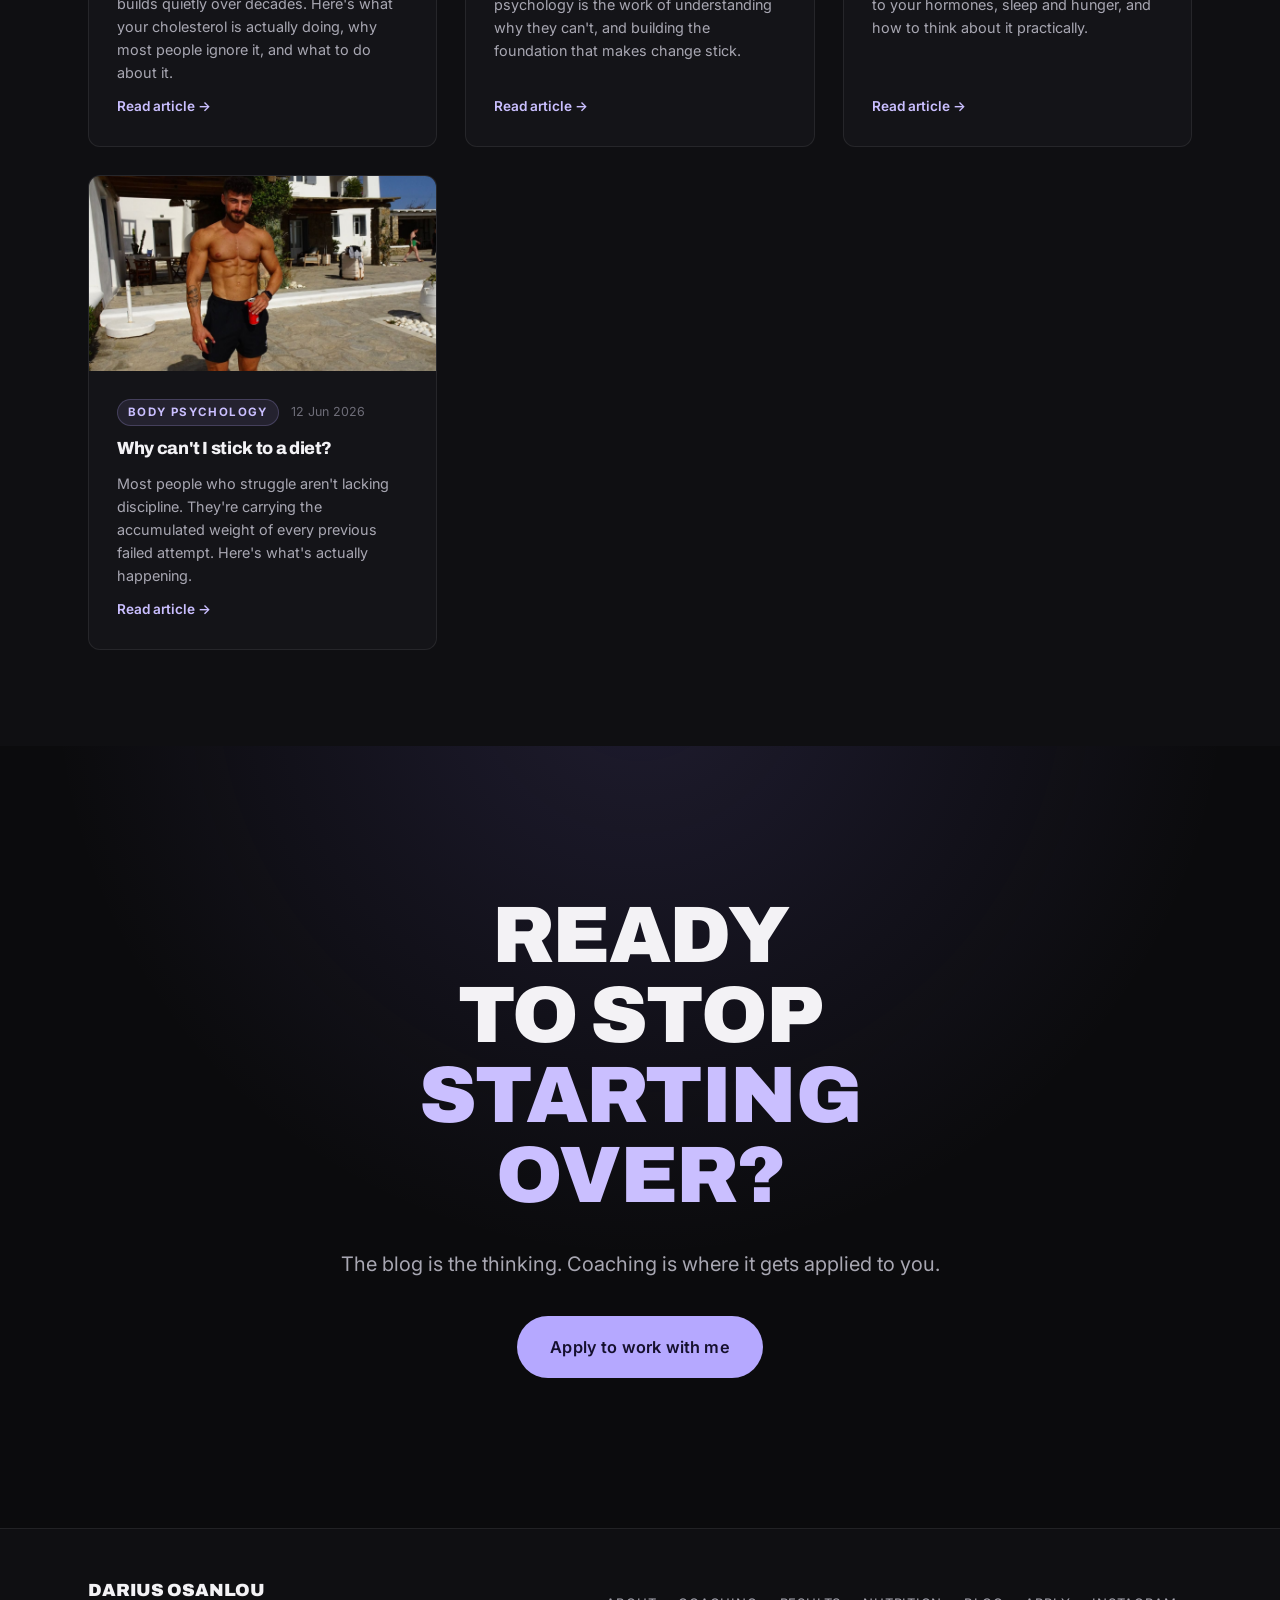
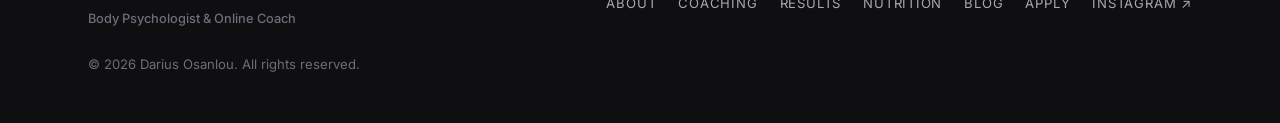
==== commit aafb44dc: "Remove 'What's Covered' section from blog page" ====
--- a/blog/index.html
+++ b/blog/index.html
@@ -62,28 +62,6 @@
       </div>
       <p class="page-hero__lead reveal" style="margin-top:18px;">Evidence-based writing on why change is hard, how nutrition actually works, and what the research says about building a body that lasts.</p>
       <p class="page-hero__lead reveal" style="margin-top:12px;">No generic advice. No fads. Just the honest, research-backed thinking I use with clients every day.</p>
-    </div>
-  </section>
-
-  <!-- TOPICS -->
-  <section class="section section--tight">
-    <div class="container">
-      <p class="section__kicker reveal">What's Covered</p>
-      <h2 class="section__title reveal">Three topics. One thread.</h2>
-      <div class="cards cards--3 reveal" style="margin-top:44px;">
-        <article class="card">
-          <h3>Body Psychology</h3>
-          <p>Why knowing what to do is rarely the problem. The psychological patterns, identity shifts and behavioural science behind lasting change.</p>
-        </article>
-        <article class="card">
-          <h3>Nutrition</h3>
-          <p>The gut-brain connection, stress eating, hormonal health and the evidence behind nutrition strategies that hold up in real life.</p>
-        </article>
-        <article class="card">
-          <h3>Training</h3>
-          <p>Strength, fat loss, body recomposition and the science of building a physique without destroying your relationship with the process.</p>
-        </article>
-      </div>
     </div>
   </section>
 
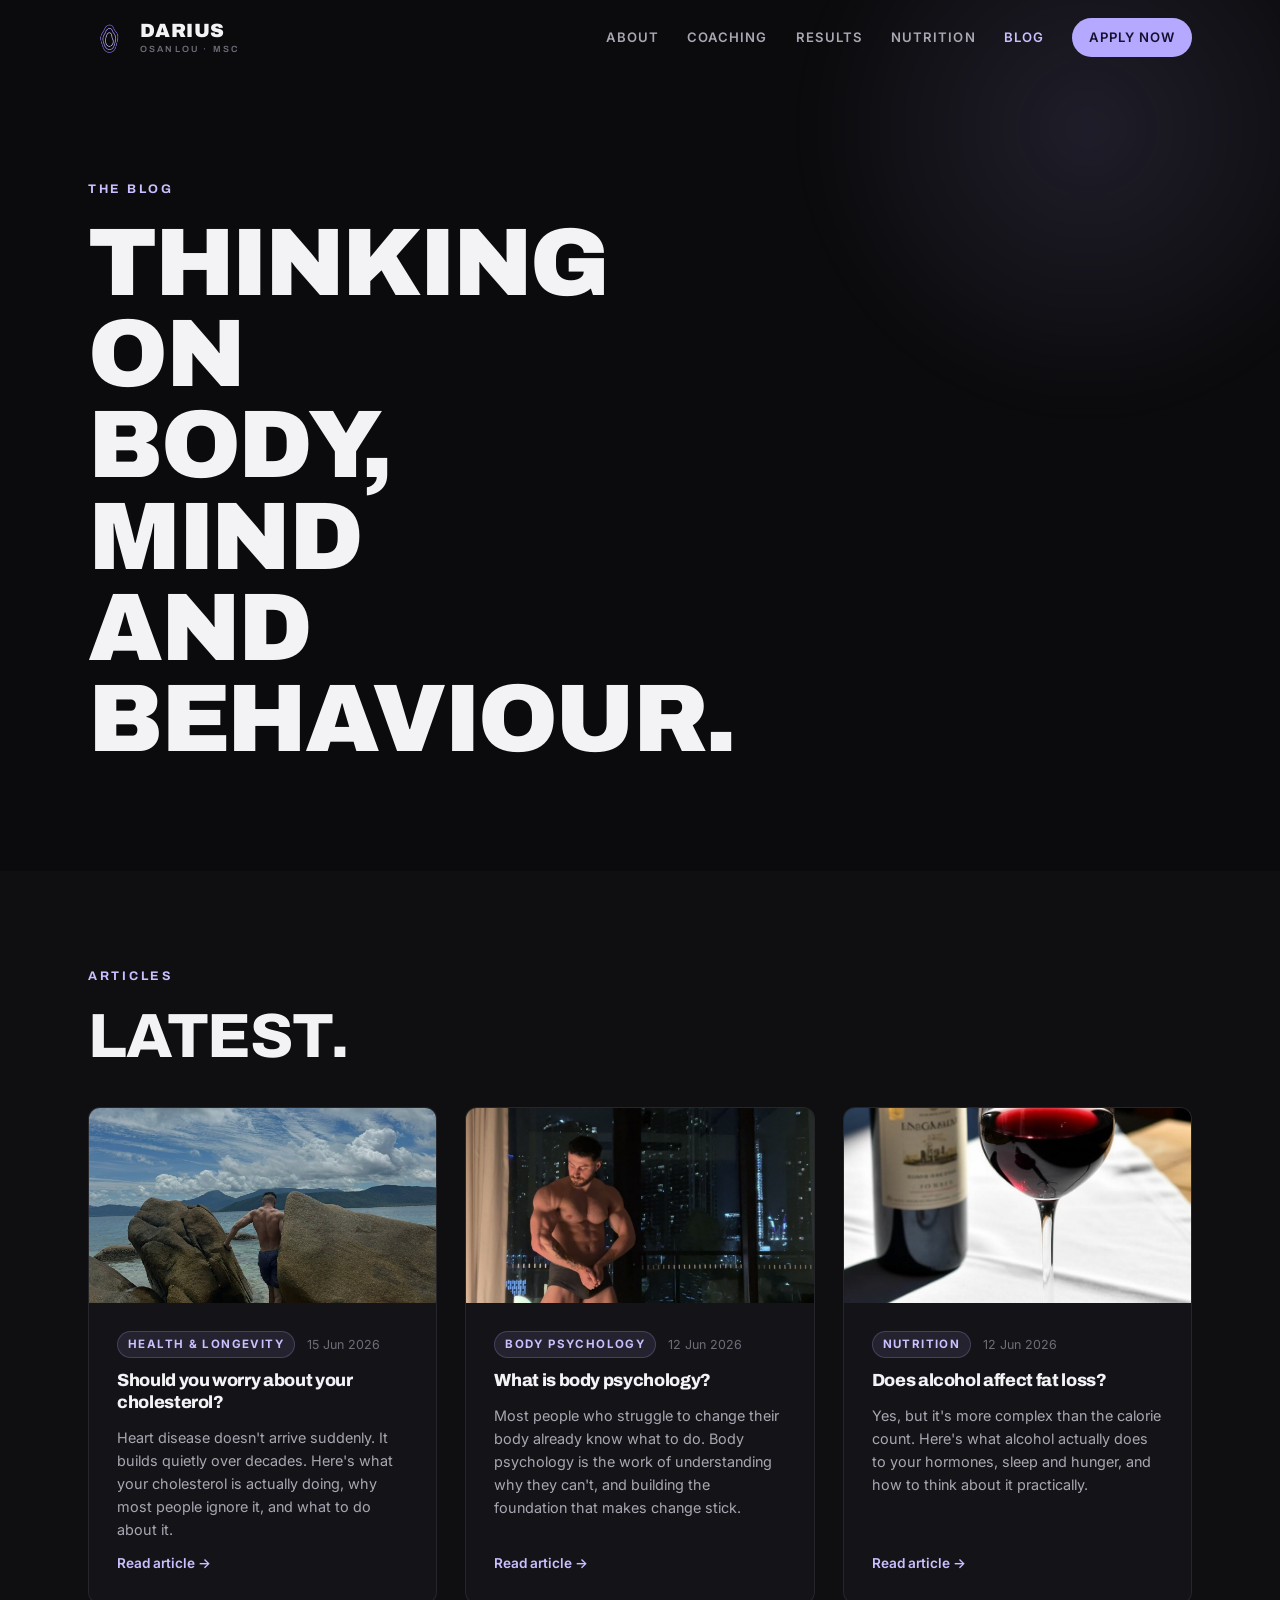
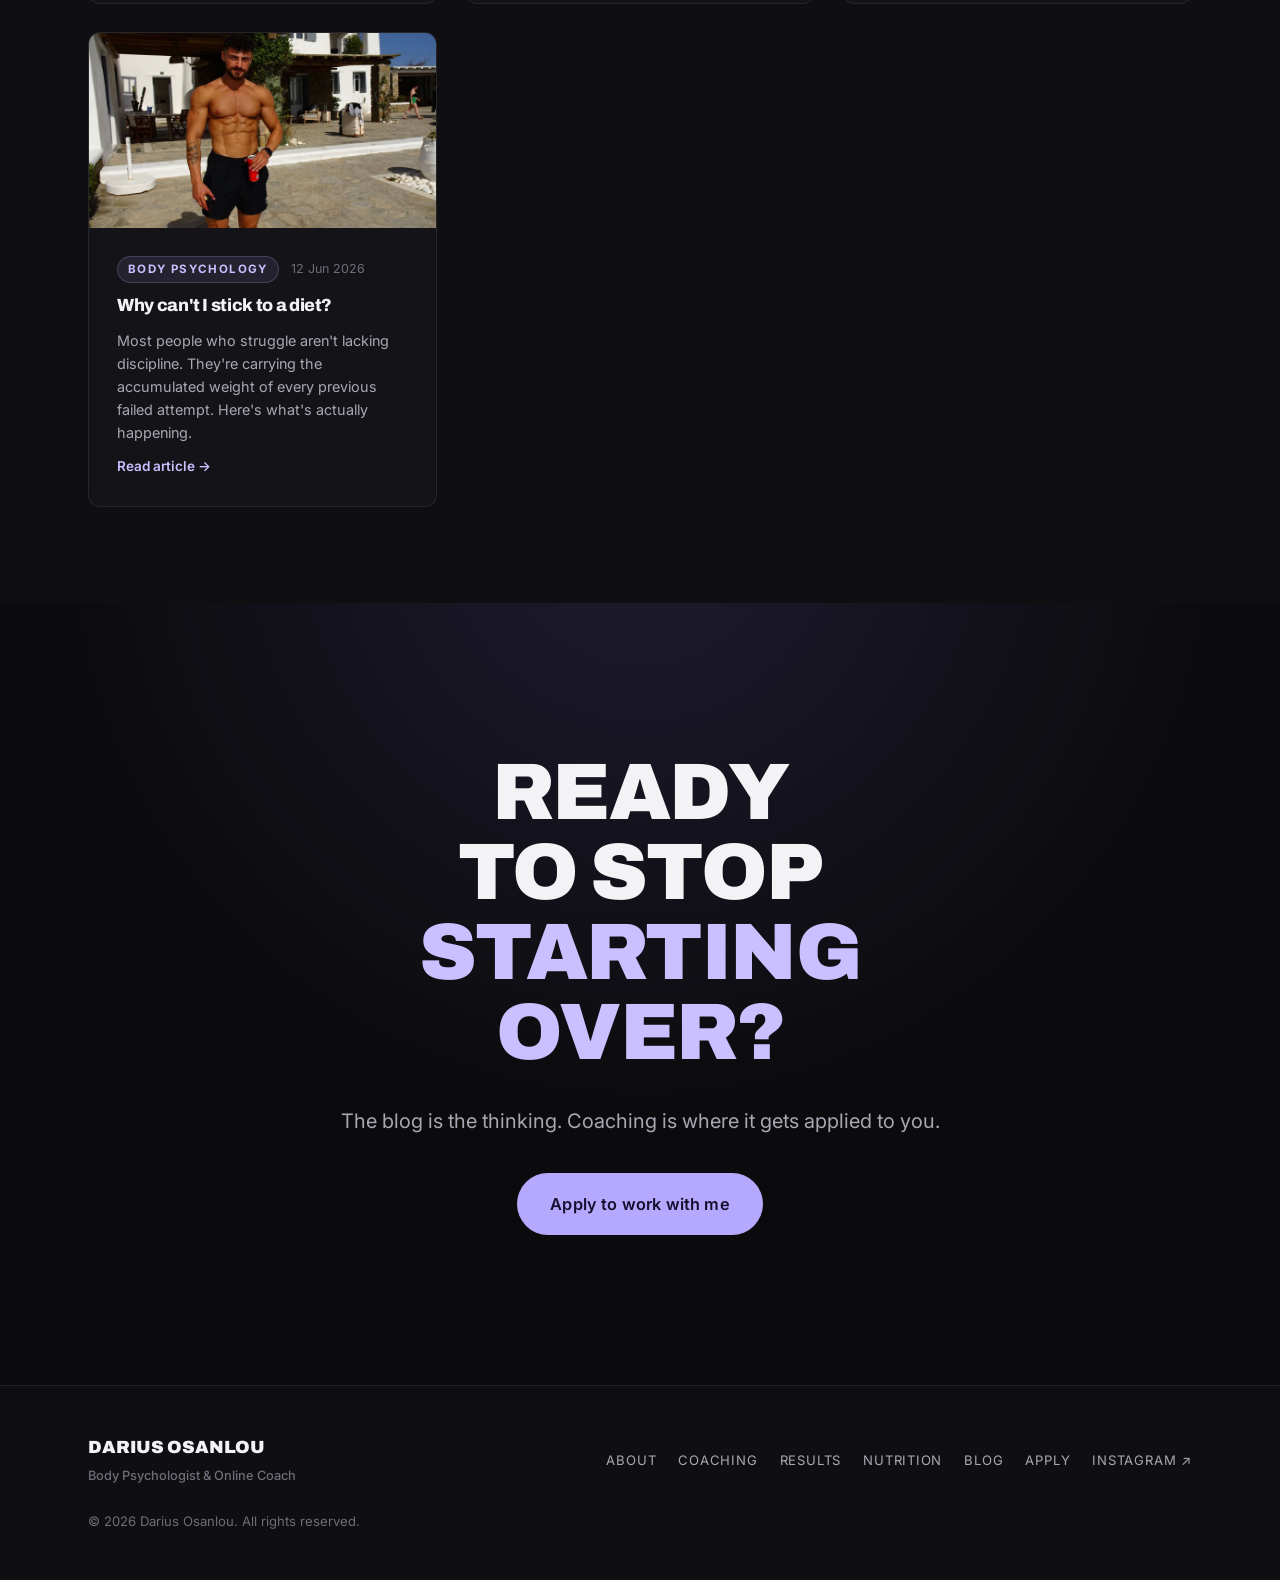
==== commit 1468171d: "Remove lead text from blog page hero" ====
--- a/blog/index.html
+++ b/blog/index.html
@@ -60,8 +60,6 @@
         <p class="section__kicker">The Blog</p>
         <h1>Thinking on body,<br>mind and behaviour.</h1>
       </div>
-      <p class="page-hero__lead reveal" style="margin-top:18px;">Evidence-based writing on why change is hard, how nutrition actually works, and what the research says about building a body that lasts.</p>
-      <p class="page-hero__lead reveal" style="margin-top:12px;">No generic advice. No fads. Just the honest, research-backed thinking I use with clients every day.</p>
     </div>
   </section>
 
